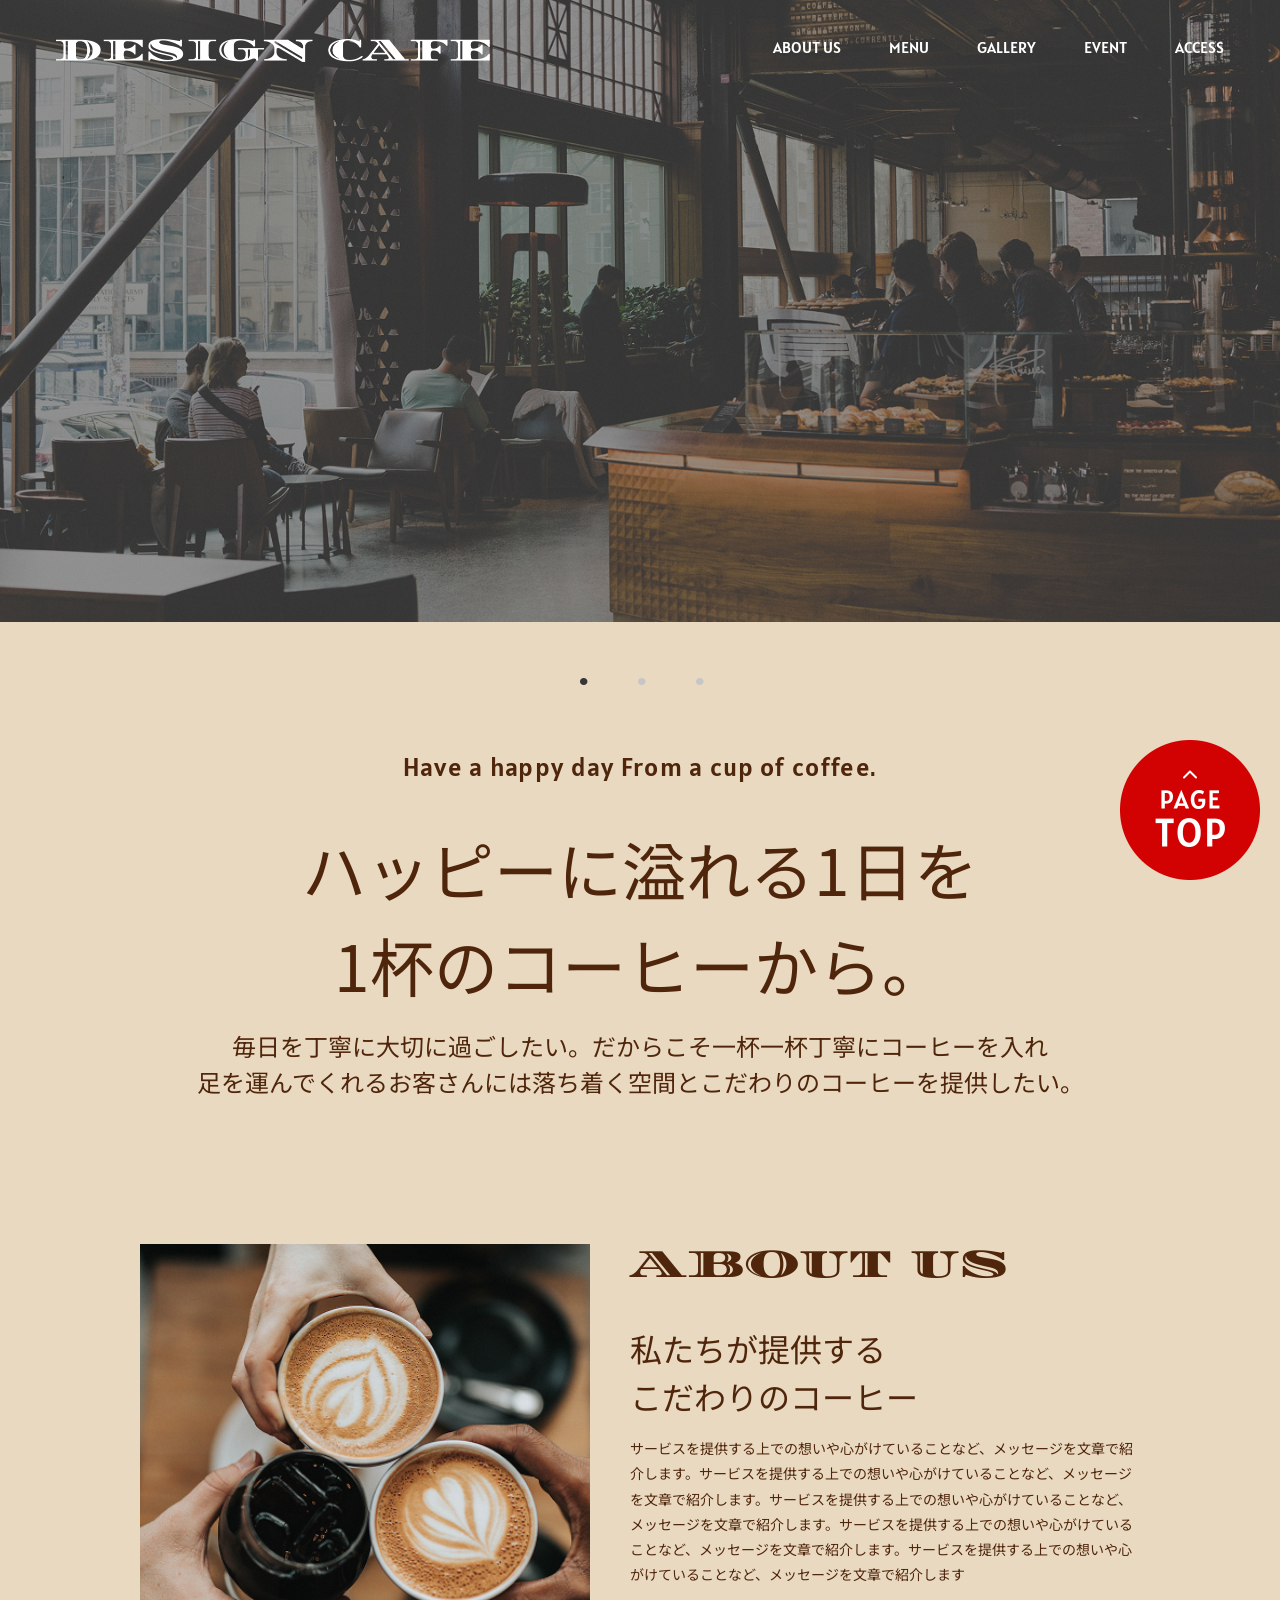
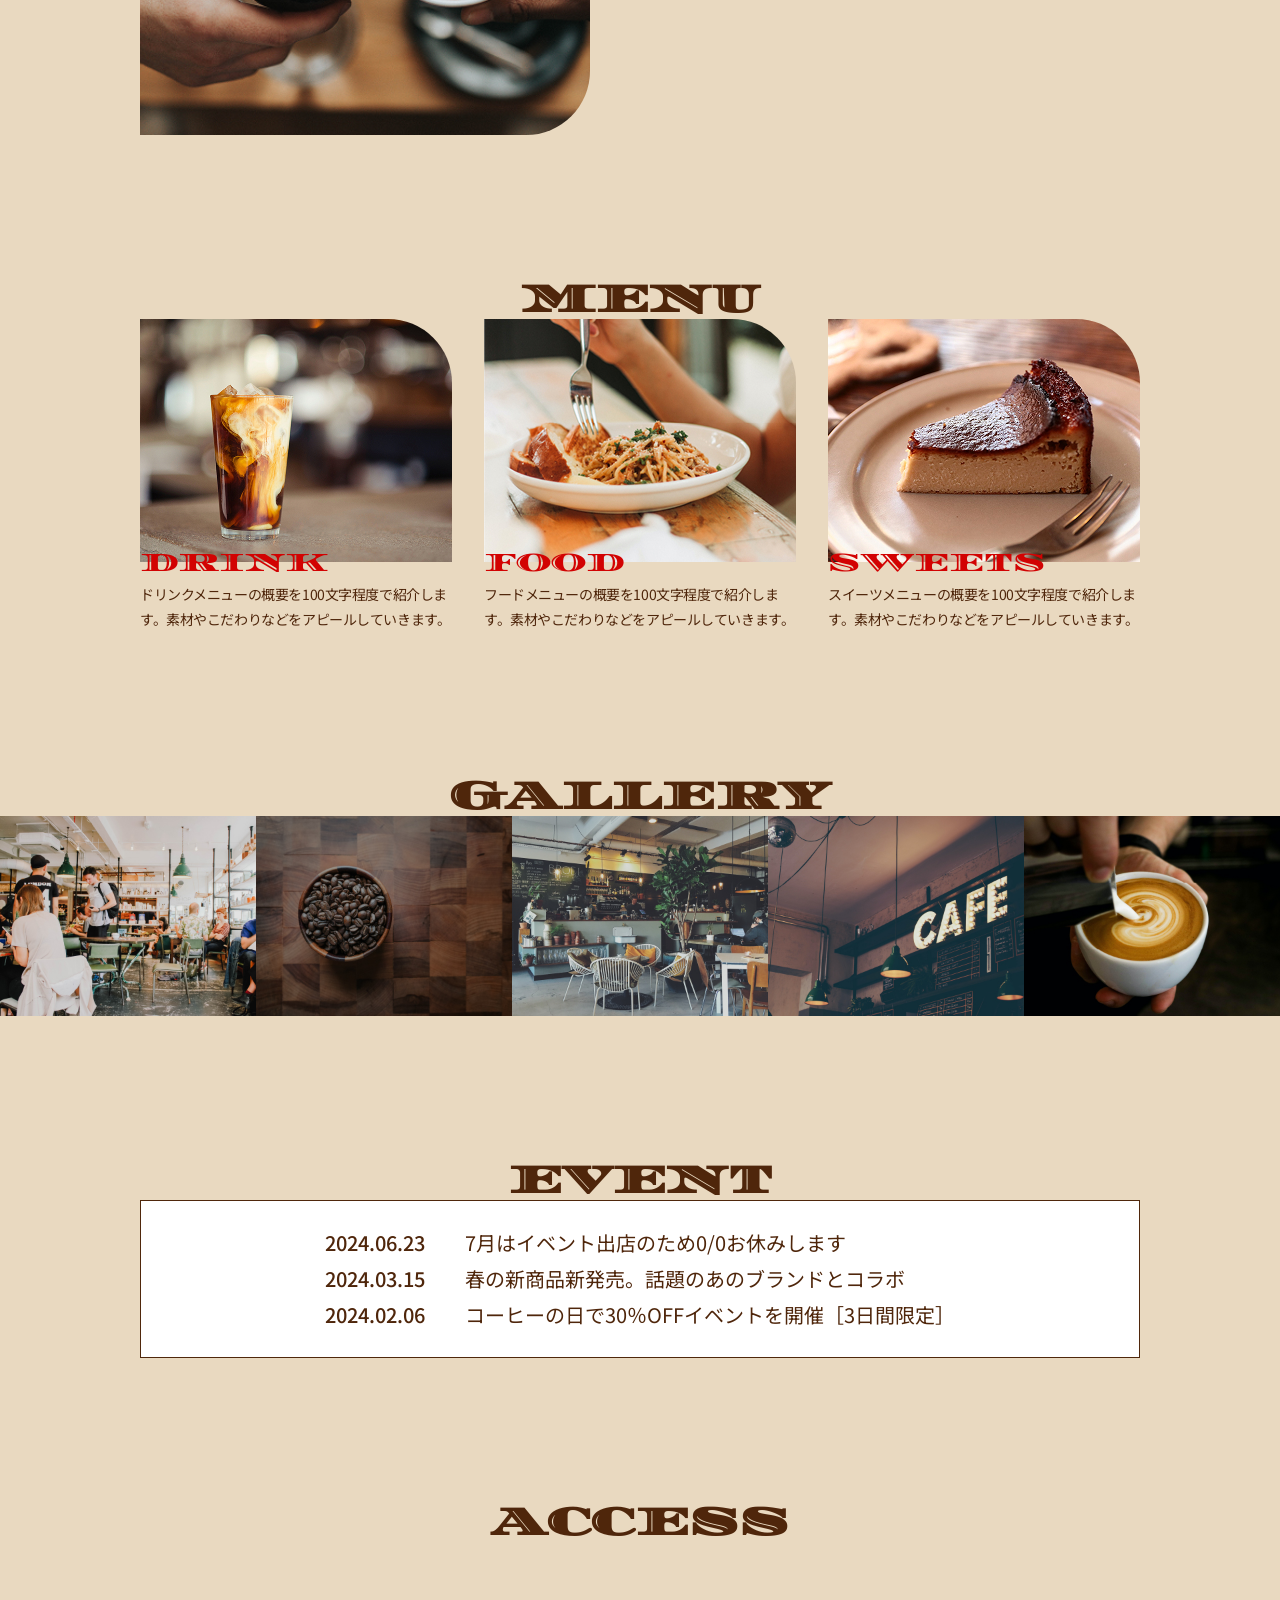
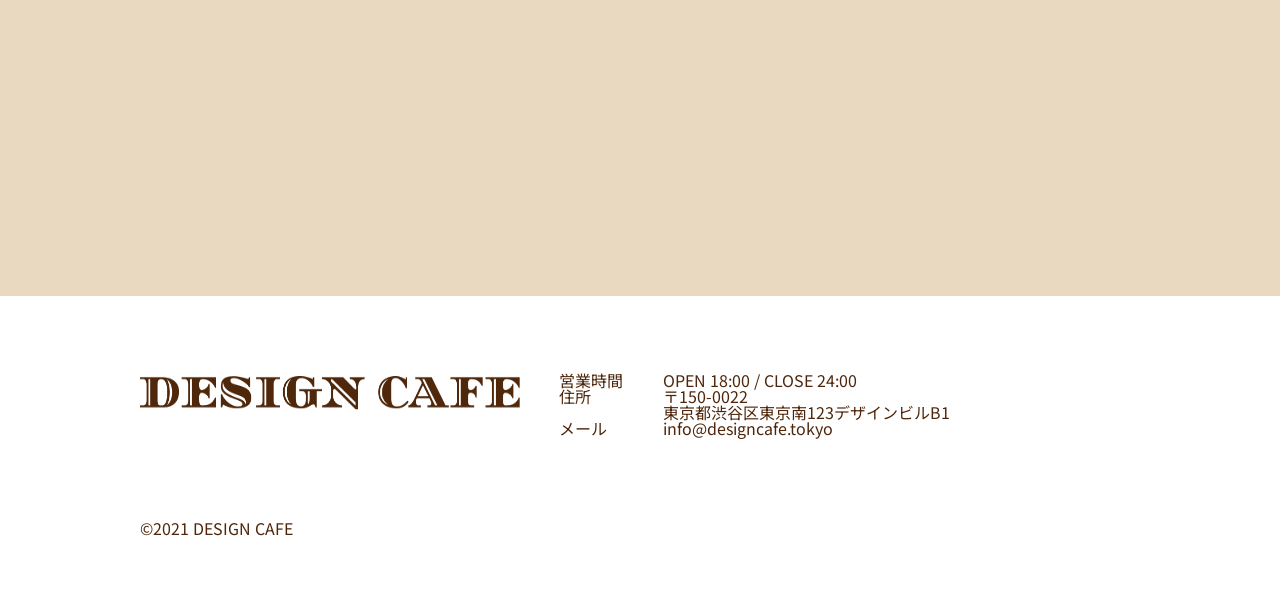
==== index.html @ fccf45bf "フォルダ構成を再整理" ====
<!doctype html>
<html lang="ja">
  <head>
    <meta charset="UTF-8" />
    <meta name="viewport" content="width=device-width, initial-scale=1.0" />
    <title>デザインカフェ</title>
    <link rel="preconnect" href="https://fonts.googleapis.com" />
    <link rel="preconnect" href="https://fonts.gstatic.com" crossorigin />
    <link
      href="https://fonts.googleapis.com/css2?family=Alatsi&family=Diplomata+SC&family=Noto+Sans+JP:wght@100..900&display=swap"
      rel="stylesheet"
    />
    <link rel="stylesheet" href="./css/reset.css" />
    <link rel="stylesheet" href="./css/style.css" />
  </head>

  <body>
    <header id="header">
      <h1 class="logo">
        <a href="./index.html">
          <img
            src="./images/design_cafe_logo_header@2x.png"
            alt="デザインカフェ"
          />
        </a>
      </h1>
      <nav class="header__nav">
        <ul>
          <li><a href="#about-us">ABOUT US</a></li>
          <li><a href="#menu">MENU</a></li>
          <li><a href="#gallery">GALLERY</a></li>
          <li><a href="#event">EVENT</a></li>
          <li><a href="#access">ACCESS</a></li>
        </ul>
      </nav>
    </header>

    <main>
      <div class="main-visual">
        <img src="./images/pc_first-100.jpg" alt="カフェ店内の様子" />
      </div>

      <div class="slider">
        <div>⚫︎</div>
        <div>⚫︎</div>
        <div>⚫︎</div>
      </div>

      <section class="lead">
        <p class="tagline">Have a happy day From a cup of coffee.</p>
        <p class="headline">ハッピーに溢れる1日を<br />1杯のコーヒーから。</p>
        <p class="text">
          毎日を丁寧に大切に過ごしたい。だからこそ一杯一杯丁寧にコーヒーを入れ<br />
          足を運んでくれるお客さんには落ち着く空間とこだわりのコーヒーを提供したい。
        </p>
      </section>

      <section id="about-us">
        <div class="section-inner">
          <div class="about-us__content">
            <img
              src="./images/about_us@2x-100.jpg"
              alt="3人がコーヒーカップをかざして乾杯している様子"
            />
            <div>
              <h2 class="about-us__h2">ABOUT US</h2>
              <p class="about-us__topic">
                私たちが提供する<br />こだわりのコーヒー
              </p>
              <p class="about-us__text">
                サービスを提供する上での想いや心がけていることなど、メッセージを文章で紹介します。サービスを提供する上での想いや心がけていることなど、メッセージを文章で紹介します。サービスを提供する上での想いや心がけていることなど、メッセージを文章で紹介します。サービスを提供する上での想いや心がけていることなど、メッセージを文章で紹介します。サービスを提供する上での想いや心がけていることなど、メッセージを文章で紹介します
              </p>
            </div>
          </div>
        </div>
      </section>

      <section id="menu">
        <div class="section-inner">
          <h2>MENU</h2>
          <ul class="menu-list">
            <li class="menu-item">
              <img
                src="./images/pc_menu_drink-100.jpg"
                alt="アイスコーヒーにミルクを注いだグラス"
              />
              <h3>DRINK</h3>
              <p>
                ドリンクメニューの概要を100文字程度で紹介します。素材やこだわりなどをアピールしていきます。
              </p>
            </li>
            <li class="menu-item">
              <img
                src="./images/pc_menu_food-100.jpg"
                alt="パスタをフォークで食べている様子"
              />
              <h3>FOOD</h3>
              <p>
                フードメニューの概要を100文字程度で紹介します。素材やこだわりなどをアピールしていきます。
              </p>
            </li>
            <li class="menu-item">
              <img
                src="./images/pc_menu_sweets-100.jpg"
                alt="アイスコーヒーにミルクを注いだグラス"
              />
              <h3>SWEETS</h3>
              <p>
                スイーツメニューの概要を100文字程度で紹介します。素材やこだわりなどをアピールしていきます。
              </p>
            </li>
          </ul>
        </div>
      </section>

      <section id="gallery">
        <h2>GALLERY</h2>
        <div class="gallery__content">
          <img
            src="./images/pc_gallary_01-100.jpg"
            alt="にぎわうカフェの店内"
          />
          <img
            src="./images/pc_gallary_02-100.jpg"
            alt="木製ボウルに入ったコーヒー豆"
          />
          <img
            src="./images/pc_gallary_03-100.jpg"
            alt="観葉植物が置かれたおしゃれなカフェの店内"
          />
          <img
            src="./images/pc_gallary_04-100.jpg"
            alt="電球で装飾された「CAFE」のネオンサイン"
          />
          <img
            src="./images/pc_gallary_05-100.jpg"
            alt="バリスタがラテアートを描いている様子"
          />
        </div>
      </section>

      <section id="event">
        <div class="section-inner">
          <h2>EVENT</h2>
          <ul class="event__list">
            <li class="event__item">
                <time>2024.06.23</time>
                <p>7月はイベント出店のため0/0お休みします</p>
            </li>
            <li class="event__item">
                <time>2024.03.15</time>
                <p>春の新商品新発売。話題のあのブランドとコラボ</p>
            </li>
            <li class="event__item">
                <time>2024.02.06</time>
                <p>コーヒーの日で30％OFFイベントを開催［3日間限定］</p>
            </li>
          </ul>
      </section>

      <section id="access" class="access">
          <h2>ACCESS</h2>
          <iframe
            src="https://www.google.com/maps/embed?pb=!1m18!1m12!1m3!1d3241.7626380134175!2d139.69847947627093!3d35.65821928123686!2m3!1f0!2f0!3f0!3m2!1i1024!2i768!4f13.1!3m3!1m2!1s0x60188b563b00109f%3A0x337328def1e2ab26!2z5riL6LC36aeF!5e0!3m2!1sja!2sjp!4v1777802134806!5m2!1sja!2sjp"
            width="600"
            height="450"
            style="border: 0"
            allowfullscreen=""
            loading="lazy"
            referrerpolicy="no-referrer-when-downgrade"
          ></iframe>
      </section>
    </main>

    <footer>
    <div class="footer-inner">
      <div class="contact__content">
        <img src="./images/design_cafe_logo_footer@2x.png" alt="デザインカフェ" />
        <div>
          <dl>
            <dt>営業時間</dt>
            <dd>OPEN 18:00 / CLOSE 24:00</dd>
          </dl>
          <dl>
            <dt>住所</dt>
            <dd>〒150-0022<br>東京都渋谷区東京南123デザインビルB1</dd>
          </dl>
          <dl>
            <dt>メール</dt>
            <dd>info@designcafe.tokyo</dd>
          </dl>
        </div>
      </div>
      <p class="copy">©2021 DESIGN CAFE</p>
    </div>
    <a href="#header"><img class="top-btn" src="./images/to_top@2x.png" alt="トップへ戻る" /></a>
    </footer>
  </body>

</html>
---- css/style.css ----
@charset "utf-8";

/* リセット */
html,
body,
header,
footer,
main,
section,
h1,
h2,
h3,
h4,
h5,
h6,
ul,
li,
p,
dl,
dt,
dd,
div {
  margin: 0;
  padding: 0;
  line-height: 1;
  color: #4f260b;
  box-sizing: border-box;
}

a {
  /*下線を消す*/
  text-decoration: none;
  /*色を消す*/
  color: inherit;
  transition: 0.3s;
}

a:hover {
  opacity: 0.7;
}

ul,
ol {
  /*左の「・」を消す*/
  list-style: none;
}

img {
  width: 100%;
  vertical-align: bottom;
  border: none;
}
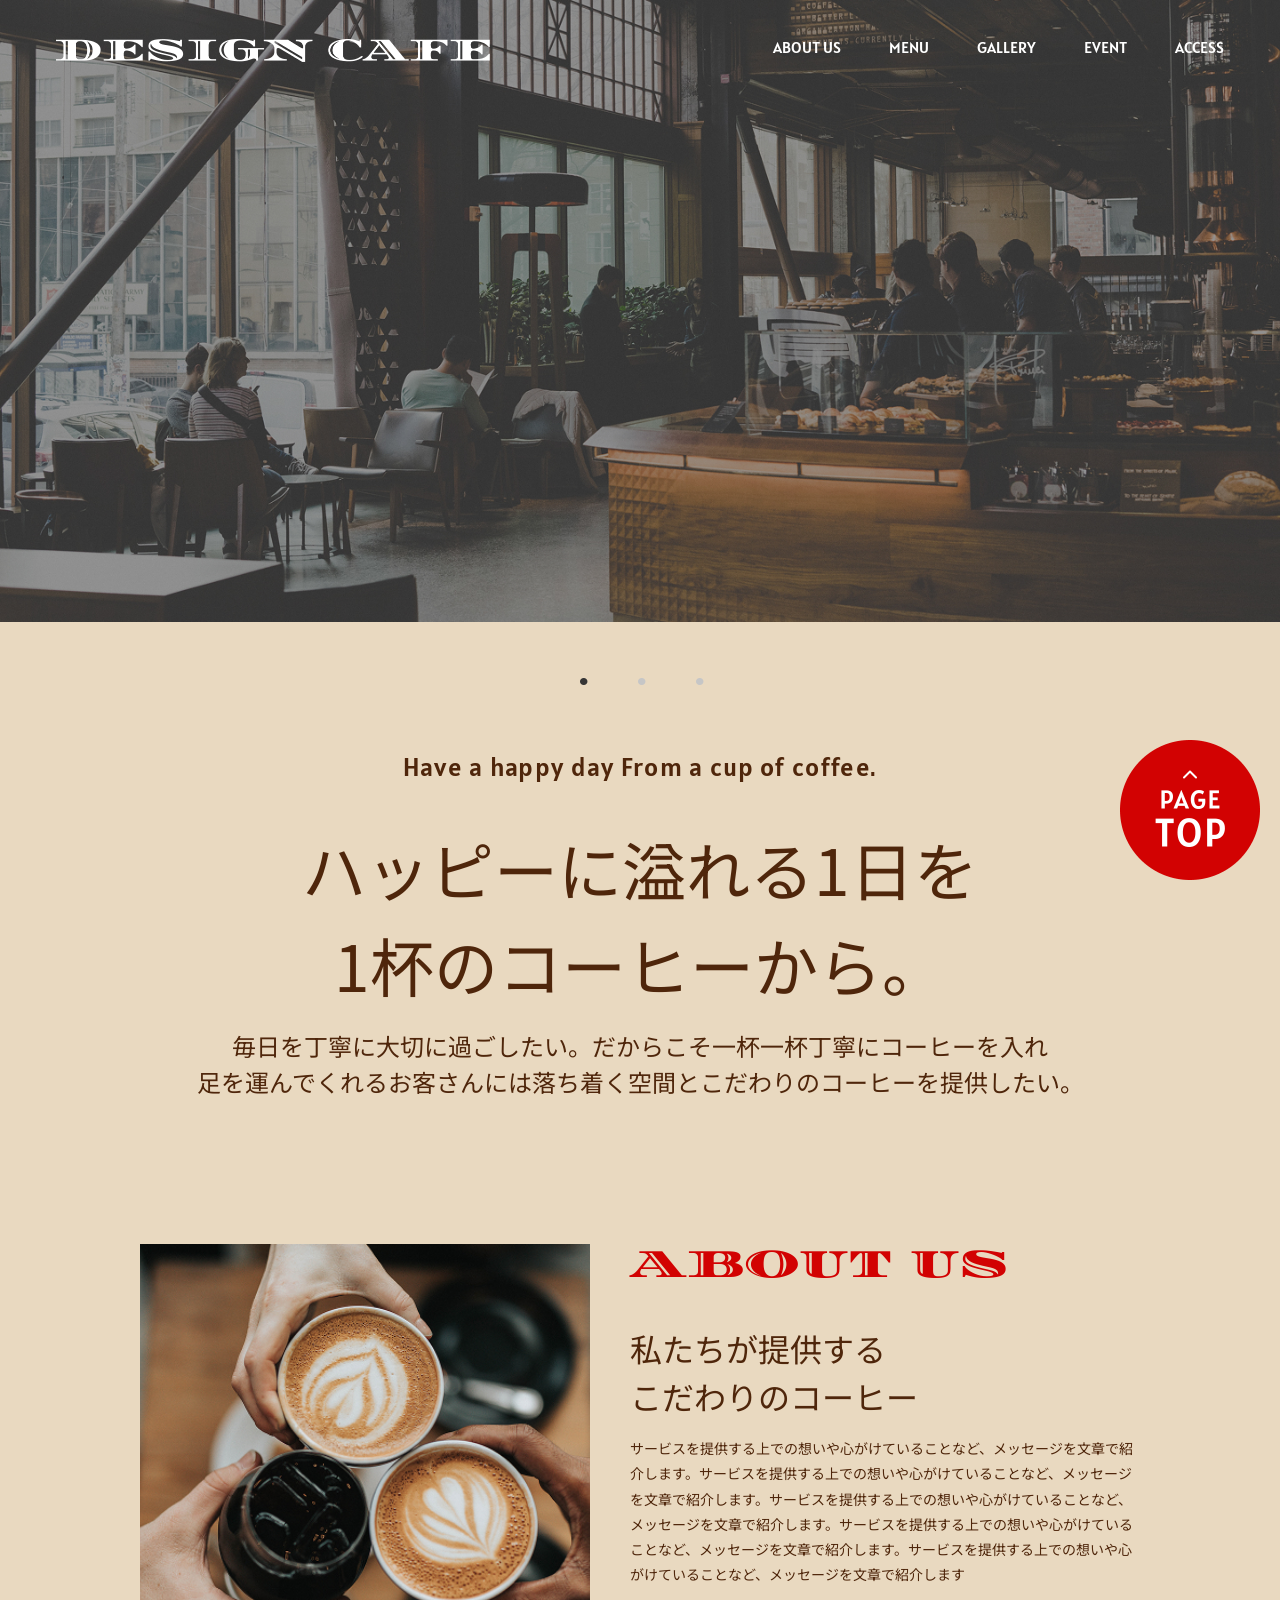
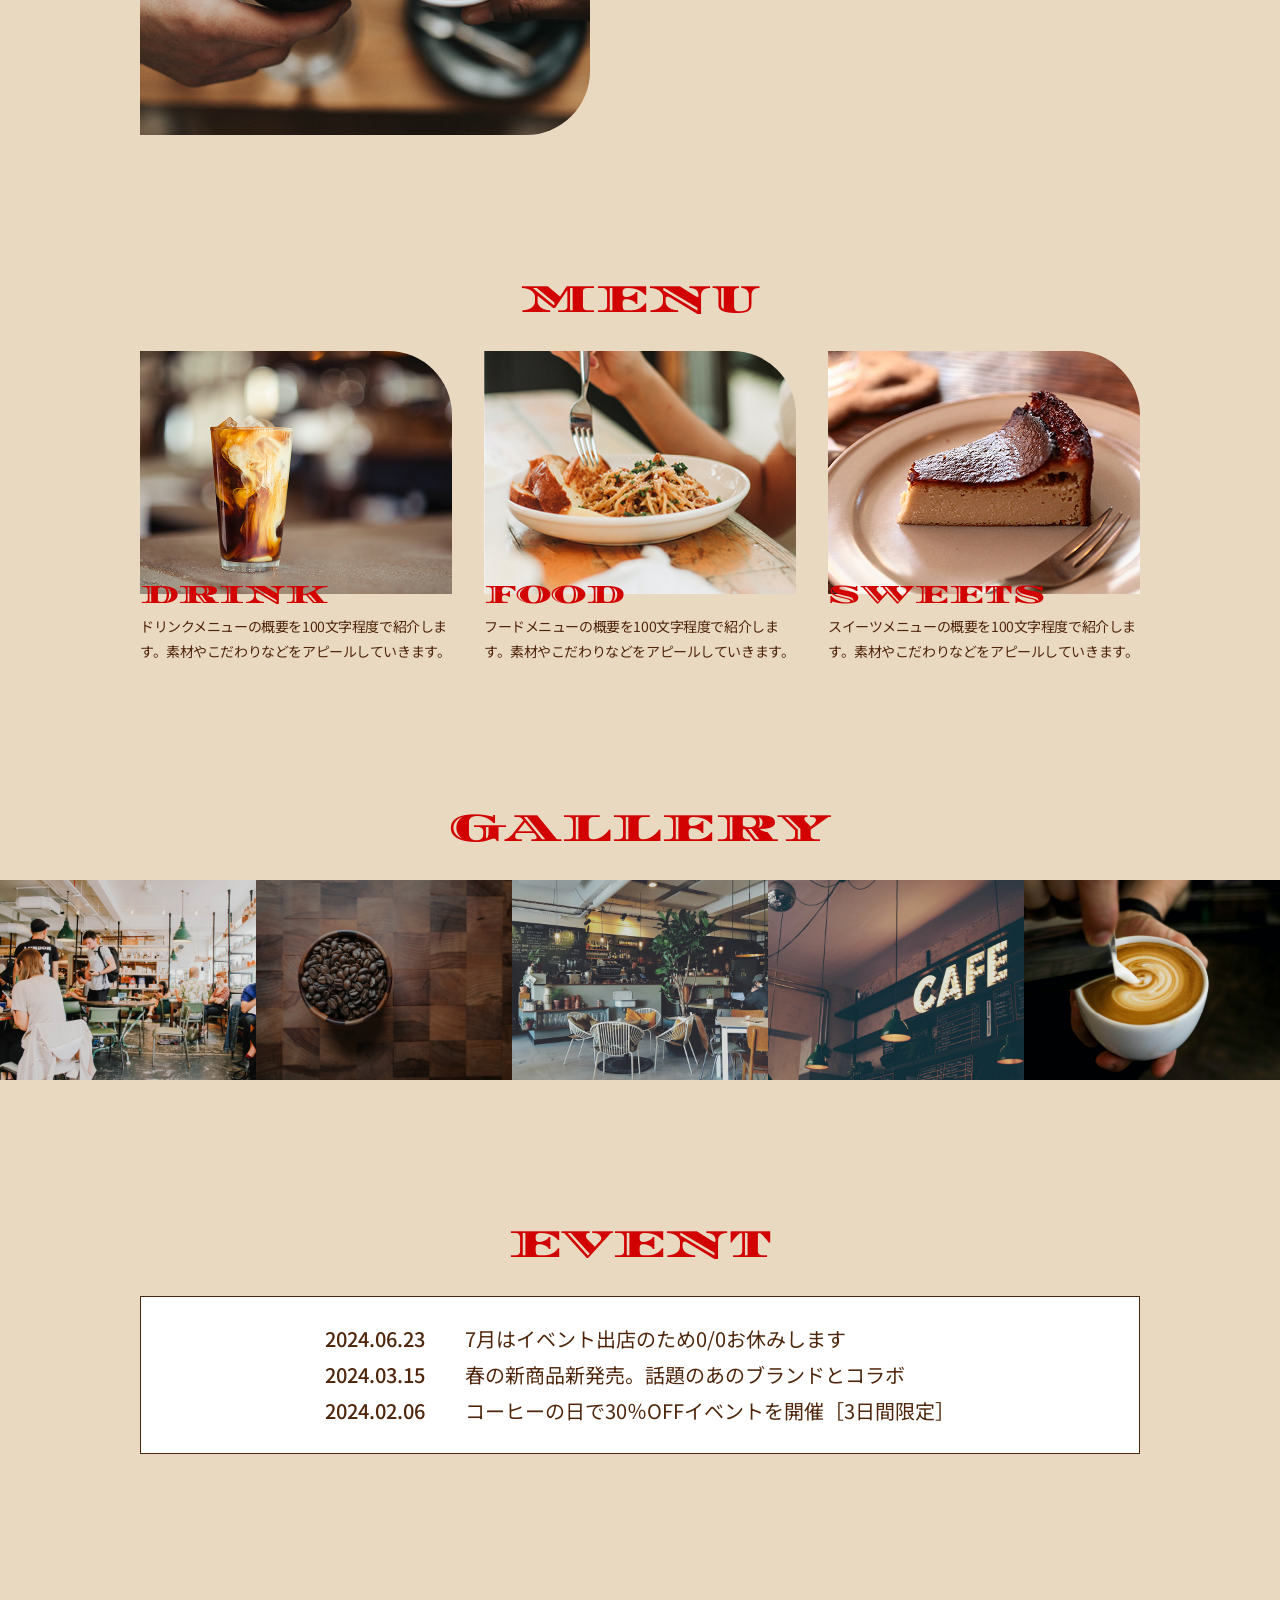
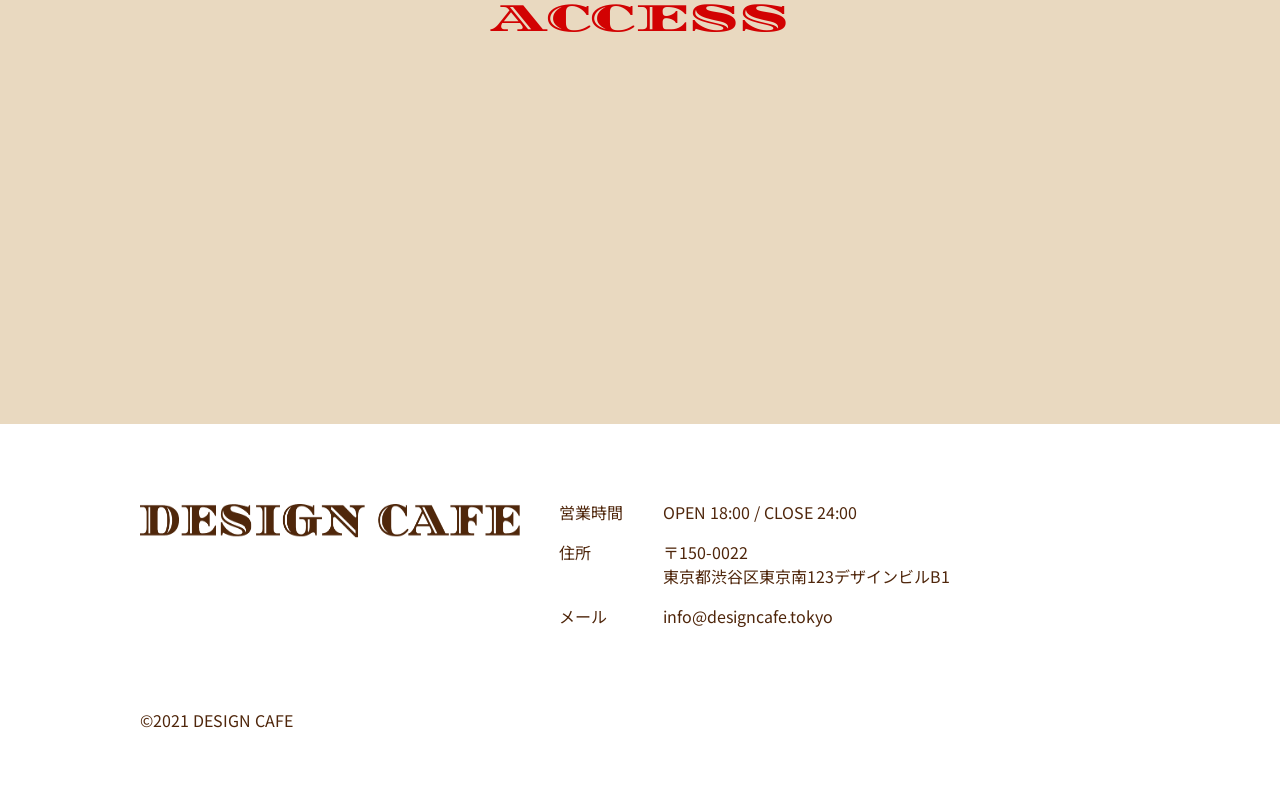
==== commit dec392e9: "260514 提出1回目" ====
--- a/index.html
+++ b/index.html
@@ -33,11 +33,26 @@
           <li><a href="#access">ACCESS</a></li>
         </ul>
       </nav>
+      <div class="hamburger">
+        <span></span>
+      </div>
+        <nav class="header__nav-sp">
+        <ul>
+          <li><a href="#about-us">ABOUT US</a></li>
+          <li><a href="#menu">MENU</a></li>
+          <li><a href="#gallery">GALLERY</a></li>
+          <li><a href="#event">EVENT</a></li>
+          <li><a href="#access">ACCESS</a></li>
+        </ul>
+      </nav>
     </header>
 
     <main>
       <div class="main-visual">
-        <img src="./images/pc_first-100.jpg" alt="カフェ店内の様子" />
+        <picture>
+          <source srcset="./images/sp_main_vs@2x-100.jpg" media="(max-width: 768px)">
+          <img src="./images/pc_first-100.jpg" alt="カフェ店内の様子" />
+        </picture>
       </div>
 
       <div class="slider">
@@ -50,7 +65,7 @@
         <p class="tagline">Have a happy day From a cup of coffee.</p>
         <p class="headline">ハッピーに溢れる1日を<br />1杯のコーヒーから。</p>
         <p class="text">
-          毎日を丁寧に大切に過ごしたい。だからこそ一杯一杯丁寧にコーヒーを入れ<br />
+          毎日を丁寧に大切に過ごしたい。<br class="br-sp">だからこそ一杯一杯丁寧にコーヒーを入れ<br />
           足を運んでくれるお客さんには落ち着く空間とこだわりのコーヒーを提供したい。
         </p>
       </section>
@@ -195,6 +210,16 @@
     </div>
     <a href="#header"><img class="top-btn" src="./images/to_top@2x.png" alt="トップへ戻る" /></a>
     </footer>
+
+    <script src="https://ajax.googleapis.com/ajax/libs/jquery/3.7.1/jquery.min.js"></script>
+    <script>
+      $(function(){
+        $(".hamburger").click(function(){
+        $(".hamburger").toggleClass("open");
+        $(".header__nav-sp").fadeToggle();
+        });
+      });
+    </script>
   </body>
 
 </html>
--- a/css/style.css
+++ b/css/style.css
@@ -1,52 +1,545 @@
-@charset "utf-8";
-
-/* リセット */
-html,
-body,
-header,
-footer,
-main,
-section,
-h1,
-h2,
-h3,
-h4,
-h5,
-h6,
-ul,
-li,
-p,
-dl,
+@charset "uft-8";
+
+html {
+  scroll-behavior: smooth;
+}
+
+body {
+  color: #4f270b;
+  font-family: "Noto Sans JP", sans-serif;
+  background-color: #e9d9c0;
+}
+
+section:not(.access) {
+  margin: 0 auto 144px;
+}
+
+.section-inner {
+  max-width: 1020px;
+  margin: 0 auto;
+  padding: 0 10px;
+}
+
+h2 {
+  color: #d20202;
+  font-family: "Diplomata SC", serif;
+  font-size: 40px;
+  text-align: center;
+  margin-bottom: 32px;
+  font-weight: normal;
+}
+
+/* ここまで共通 */
+
+#header {
+  display: flex;
+  justify-content: space-between;
+  align-items: center;
+  padding-top: 30px;
+  padding-left: 4.4%;
+  padding-right: 4.4%;
+  position: absolute;
+  width: 100%;
+  top: 0;
+  left: 0;
+}
+
+.header__nav ul {
+  display: flex;
+  gap: 48px;
+}
+
+.header__nav ul a {
+  color: #ffffff;
+  font-family: "Alatsi", sans-serif;
+}
+
+.logo {
+  width: 434px;
+}
+
+/* ここまでheader */
+
+.slider {
+  max-width: 126px;
+  display: flex;
+  gap: 48px;
+  margin: 50px auto 72px;
+}
+
+.slider div {
+  display: block;
+  color: #c6c6c6;
+  width: 10px;
+  height: 10px;
+}
+
+.slider div:first-child {
+  color: #363636;
+}
+
+/* ここまでslider */
+
+.lead {
+  padding: 0 10px;
+}
+
+.tagline {
+  font-family: "Alatsi", sans-serif;
+  font-size: 26px;
+  text-align: center;
+  margin: 0 auto 40px;
+  letter-spacing: 0.05em;
+}
+
+.headline {
+  font-size: 64px;
+  text-align: center;
+  margin-bottom: 16px;
+  line-height: 1.5;
+}
+
+.text {
+  font-size: 24px;
+  text-align: center;
+  line-height: 1.5;
+}
+
+/* ここまでlead */
+
+.about-us__content {
+  display: flex;
+  gap: 40px;
+}
+
+.about-us__content img {
+  width: 45%;
+  height: auto;
+  aspect-ratio: 1 / 1.09;
+  object-fit: cover;
+  border-radius: 0 0 64px 0;
+}
+
+.about-us__h2 {
+  text-align: left;
+  margin-bottom: 40px;
+  font-weight: normal;
+}
+
+.about-us__topic {
+  font-size: 32px;
+  line-height: 1.5;
+  margin-bottom: 16px;
+}
+
+.about-us__text {
+  font-size: 14px;
+  line-height: 1.8;
+}
+
+.br-sp {
+  display: none;
+}
+
+/* ここまでabout-us */
+
+.menu-list {
+  display: flex;
+  justify-content: space-between;
+  gap: 3.2%;
+}
+
+.menu-item {
+  width: 33%;
+  height: auto;
+}
+
+.menu-item img {
+  border-radius: 0 64px 0 0;
+}
+
+.menu-list h3 {
+  color: #d20202;
+  font-family: "Diplomata SC", serif;
+  font-size: 26px;
+  margin-top: -12px;
+  margin-bottom: 6px;
+  font-weight: normal;
+}
+
+.menu-list p {
+  font-size: 14px;
+  line-height: 1.8;
+  letter-spacing: -0.03em;
+}
+
+/* ここまでmenu */
+
+.gallery__content {
+  display: flex;
+}
+
+.gallery__content img {
+  width: 20%;
+}
+
+/* ここまでgallery */
+
+.event__list {
+  background-color: #fff;
+  border: solid 1px #4f270b;
+  padding: 32px 0;
+  margin: 0 auto;
+}
+
+.event__item {
+  display: flex;
+  gap: 40px;
+  max-width: 630px;
+  margin: 0 auto 16px;
+}
+
+.event__item:last-child {
+  margin-bottom: 0;
+}
+
+time,
+.event__item p {
+  font-size: 20px;
+}
+
+time {
+  font-weight: 500;
+}
+
+/* ここまでevent */
+
+iframe {
+  width: 100%;
+  height: 353px;
+  filter: grayscale(100%) invert(92%) contrast(83%);
+}
+
+footer {
+  background-color: #fff;
+}
+
+.footer-inner {
+  max-width: 1020px;
+  margin: 0 auto;
+  padding: 80px 10px 60px;
+}
+
+.contact__content {
+  display: flex;
+  gap: 39px;
+  margin-bottom: 80px;
+}
+
+.contact__content img {
+  width: 380px;
+  height: 34px;
+}
+
+.contact__content div {
+  margin-top: -4px;
+}
+
+dl {
+  display: flex;
+  gap: 40px;
+  margin-bottom: 16px;
+}
+
+dl:last-child {
+  margin-bottom: 0;
+}
+
+dt {
+  width: 4em; /* 固定幅 */
+  flex-shrink: 0; /* 幅が縮まないように */
+}
+
 dt,
-dd,
-div {
-  margin: 0;
-  padding: 0;
-  line-height: 1;
-  color: #4f260b;
-  box-sizing: border-box;
-}
-
-a {
-  /*下線を消す*/
-  text-decoration: none;
-  /*色を消す*/
-  color: inherit;
-  transition: 0.3s;
-}
-
-a:hover {
-  opacity: 0.7;
-}
-
-ul,
-ol {
-  /*左の「・」を消す*/
-  list-style: none;
-}
-
-img {
-  width: 100%;
-  vertical-align: bottom;
-  border: none;
-}
+dd {
+  font-size: 16px;
+  line-height: 1.5;
+}
+
+.copy {
+  font-size: 16px;
+  line-height: 1.5;
+}
+
+.top-btn {
+  position: fixed;
+  bottom: 20px;
+  right: 20px;
+  width: 140px;
+}
+
+.hamburger,
+.header__nav-sp {
+  display: none;
+}
+
+@media screen and (max-width: 1100px) {
+  .hamburger {
+    display: block;
+    width: 54px;
+    height: 54px;
+    position: absolute;
+    top: 20px;
+    right: 20px;
+    z-index: 99999;
+  }
+
+  .header__nav {
+    display: none;
+  }
+
+  .hamburger span {
+    display: block;
+    width: 40px;
+    height: 2px;
+    background-color: #fff;
+    position: absolute;
+    left: 8px;
+    top: 26px;
+    transition: 0.3s;
+  }
+
+  .hamburger::before {
+    content: "";
+    width: 40px;
+    height: 2px;
+    background-color: #fff;
+    position: absolute;
+    left: 8px;
+    top: 13px;
+    transition: 0.3s;
+  }
+
+  .hamburger::after {
+    content: "";
+    width: 40px;
+    height: 2px;
+    background-color: #fff;
+    position: absolute;
+    left: 8px;
+    bottom: 13px;
+    transition: 0.3s;
+  }
+
+  /* openが付いた時の挙動 */
+  .open span {
+    background-color: transparent;
+  }
+
+  .open::before {
+    transform: rotate(45deg);
+    top: 28px;
+  }
+
+  .open::after {
+    transform: rotate(-45deg);
+    bottom: 24px;
+  }
+
+  .header__nav-sp {
+    position: absolute;
+    top: 0;
+    left: 0;
+    height: 100vh;
+    width: 100%;
+    background: #000000a1;
+  }
+
+  .header__nav-sp a {
+    color: #fff;
+    font-size: 36px;
+    font-family: "Alatsi", sans-serif;
+  }
+
+  .header__nav-sp ul {
+    display: flex;
+    flex-direction: column;
+    align-items: center;
+    justify-content: center;
+    height: 100%;
+    gap: 40px;
+  }
+}
+
+@media screen and (max-width: 768px) {
+  section:not(.access) {
+    margin: 0 auto 80px;
+  }
+
+  .section-inner {
+    margin: 0 auto;
+    padding: 0 20px;
+  }
+
+  h2 {
+    color: #d20202;
+    font-size: 32px;
+    margin-bottom: 32px;
+    font-weight: normal;
+  }
+
+  /* ここまで共通 */
+
+  .logo {
+    width: 244px;
+    margin-top: -8px;
+  }
+
+  .slider {
+    margin: 40px auto 76px;
+  }
+
+  .lead {
+    padding: 0 20px;
+  }
+
+  .tagline {
+    font-size: 16px;
+  }
+
+  .headline {
+    font-size: 32px;
+    margin-bottom: 24px;
+  }
+
+  .text {
+    font-size: 16px;
+    line-height: 2;
+  }
+
+  /* ここまでlead */
+
+  .about-us__content {
+    display: block;
+  }
+
+  .about-us__content img {
+    width: 100%;
+    height: auto;
+    aspect-ratio: 1.54 / 1;
+    border-radius: 0;
+    margin-bottom: 40px;
+  }
+
+  .about-us__h2 {
+    text-align: center;
+  }
+
+  .about-us__topic {
+    font-size: 24px;
+  }
+
+  .about-us__text {
+    line-height: 2;
+  }
+
+  .br-sp {
+    display: block;
+  }
+
+  /* ここまでabout-us */
+
+  .menu-list {
+    display: block;
+  }
+
+  .menu-item {
+    width: 100%;
+    height: auto;
+    margin-bottom: 40px;
+  }
+
+  /* ここまでmenu */
+
+  /* 次回の授業で実装 */
+
+  /* ここまでgallery */
+
+  .event__list {
+    padding: 32px 20px;
+  }
+
+  .event__item {
+    display: block;
+    margin: 0 auto 32px;
+  }
+
+  time {
+    font-size: 16px;
+  }
+
+  .event__item p {
+    font-size: 16px;
+    line-height: 1.3;
+  }
+
+  /* ここまでevent */
+
+  iframe {
+    width: 100%;
+    height: 240px;
+  }
+
+  footer {
+    background-color: #fff;
+  }
+
+  .footer-inner {
+    margin: 0 auto;
+    padding: 80px 20px;
+  }
+
+  .contact__content {
+    display: block;
+    margin-bottom: 108px;
+  }
+
+  .contact__content img {
+    width: 326px;
+    height: 29px;
+    margin-bottom: 39px;
+  }
+
+  dl {
+    display: block;
+    margin-bottom: 24px;
+  }
+
+  dl:last-child {
+    margin-bottom: 0;
+  }
+
+  dt {
+    margin-bottom: 8px;
+  }
+
+  dt,
+  dd {
+    line-height: 1;
+  }
+
+  dl:nth-of-type(2) dd {
+    line-height: 1.5;
+  }
+
+  .copy {
+    line-height: 1;
+  }
+
+  .top-btn {
+    position: fixed;
+    bottom: 20px;
+    right: 20px;
+    width: 140px;
+  }
+}
